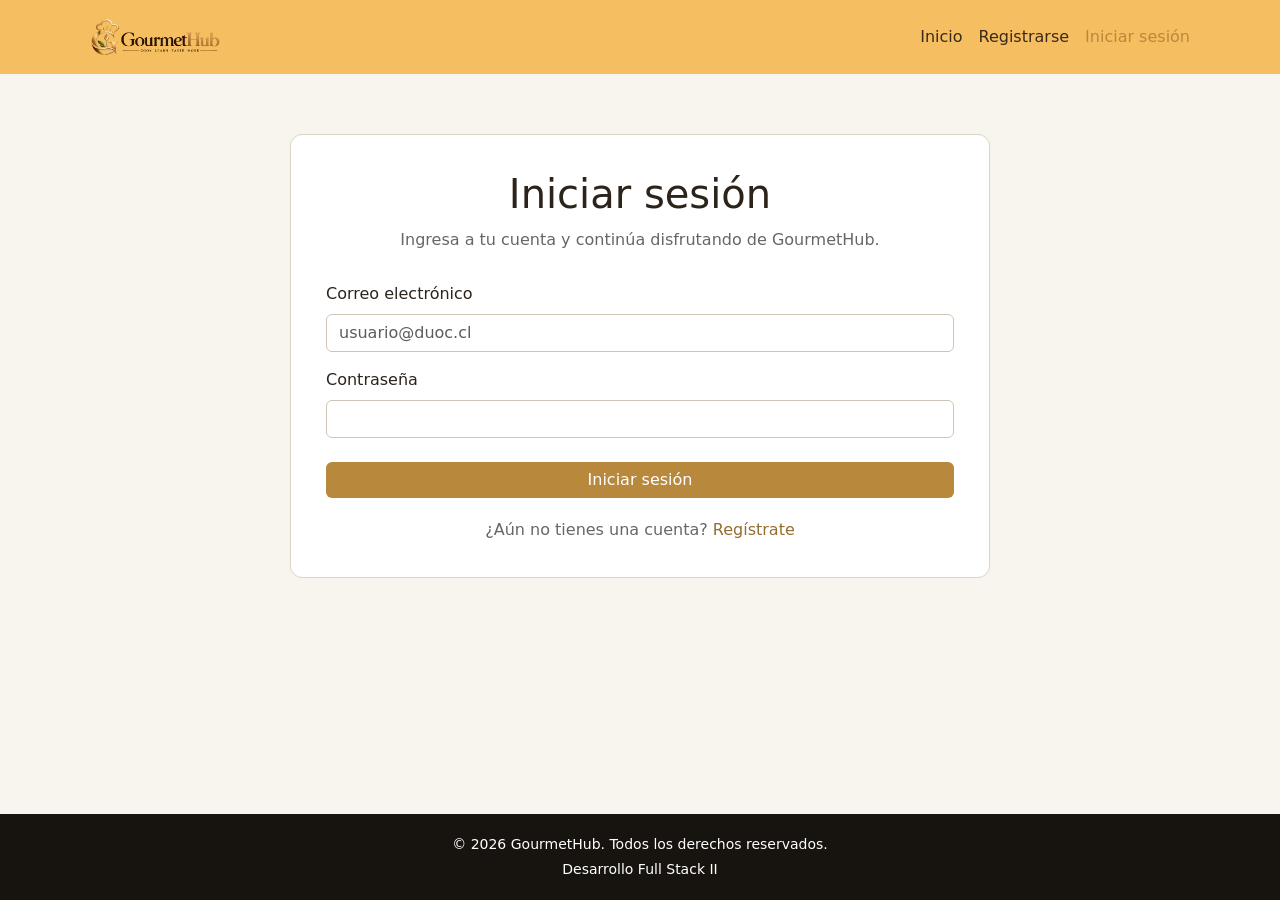
==== login.html @ 44ab05ed "Se completa estructura HTML de login" ====
<!doctype html>
<html lang="es">
  <head>
    <meta charset="UTF-8" />
    <meta name="viewport" content="width=device-width, initial-scale=1.0" />

    <title>GourmetHub | Iniciar sesión</title>

    <link rel="icon" type="image/png" href="assets/img/logo_emblema.png" />

    <link
      href="https://cdn.jsdelivr.net/npm/bootstrap@5.3.8/dist/css/bootstrap.min.css"
      rel="stylesheet"
    />

    <link rel="stylesheet" href="css/style.css" />
    <script src="js/login.js" defer></script>
  </head>

  <body>
    <header>
      <nav class="navbar navbar-expand-lg navbar-light navbar-gourmet">
        <div class="container">
          <!-- Logo -->
          <a class="navbar-brand" href="index.html">
            <img
              src="assets/img/logo_letras.png"
              alt="Logo GourmetHub"
              class="logo-gourmet"
            />
          </a>

          <!-- Botón para celular -->
          <button
            class="navbar-toggler"
            type="button"
            data-bs-toggle="collapse"
            data-bs-target="#menuPrincipal"
            aria-controls="menuPrincipal"
            aria-expanded="false"
            aria-label="Abrir menú"
          >
            <span class="navbar-toggler-icon"></span>
          </button>

          <!-- Navegación -->
          <div class="collapse navbar-collapse" id="menuPrincipal">
            <ul class="navbar-nav ms-auto">
              <li class="nav-item">
                <a class="nav-link" href="index.html">Inicio</a>
              </li>

              <li class="nav-item">
                <a class="nav-link" href="registro.html">Registrarse</a>
              </li>

              <li class="nav-item">
                <a class="nav-link active" href="login.html">
                  Iniciar sesión
                </a>
              </li>
            </ul>
          </div>
        </div>
      </nav>
    </header>

    <main class="formulario-principal">
      <section class="seccion-formulario">
        <div class="container">
          <div class="contenedor-formulario">
            <h1>Iniciar sesión</h1>

            <p class="texto-formulario">
              Ingresa a tu cuenta y continúa disfrutando de GourmetHub.
            </p>

            <form id="formularioLogin">
              <!-- Correo electrónico -->
              <div class="mb-3">
                <label for="correoLogin" class="form-label">
                  Correo electrónico
                </label>
                <input
                  type="email"
                  class="form-control"
                  id="correoLogin"
                  name="correoLogin"
                  maxlength="60"
                  autocomplete="email"
                  placeholder="usuario@duoc.cl"
                />
                <p class="mensaje-error" id="errorCorreoLogin"></p>
              </div>

              <!-- Contraseña -->
              <div class="mb-4">
                <label for="contrasenaLogin" class="form-label">
                  Contraseña
                </label>
                <input
                  type="password"
                  class="form-control"
                  id="contrasenaLogin"
                  name="contrasenaLogin"
                  autocomplete="current-password"
                />
                <p class="mensaje-error" id="errorContrasenaLogin"></p>
              </div>

              <!-- Botón -->
              <button type="submit" class="btn btn-gourmet w-100">
                Iniciar sesión
              </button>
            </form>

            <p class="enlace-formulario">
              ¿Aún no tienes una cuenta?
              <a href="registro.html">Regístrate</a>
            </p>
          </div>
        </div>
      </section>
    </main>

    <footer class="footer-gourmet">
      <div class="container text-center">
        <p class="mb-1">© 2026 GourmetHub. Todos los derechos reservados.</p>
        <p class="mb-0">Desarrollo Full Stack II</p>
      </div>
    </footer>

    <script src="https://cdn.jsdelivr.net/npm/bootstrap@5.3.8/dist/js/bootstrap.bundle.min.js"></script>
  </body>
</html>
---- css/style.css ----
/* GENERAL */
body {
  min-height: 100vh;
  display: flex;
  flex-direction: column;
  background-color: #f8f5ef;
}

/* NAVBAR */
.navbar-gourmet {
  background-color: #f5be60;
}

.logo-gourmet {
  width: 145px;
  height: auto;
}

.navbar-gourmet .nav-link {
  color: #3b2a1a;
}

.navbar-gourmet .nav-link:hover {
  color: #b8893d;
}

.navbar-gourmet .nav-link.active {
  color: #b8893d;
}

/* SECCIÓN PRINCIPAL */
.seccion-principal {
  background-color: #211c16;
  color: #ffffff;
  padding: 60px 0;
}

.seccion-principal h1 {
  font-size: 42px;
  font-weight: bold;
  margin-bottom: 20px;
}

.seccion-principal p {
  font-size: 18px;
  line-height: 1.6;
  color: #ded8cf;
  margin-bottom: 25px;
}

/* Botones principales */
.botones-principales {
  display: flex;
  gap: 12px;
  flex-wrap: wrap;
}

.btn-gourmet {
  background-color: #b8893d;
  color: #ffffff;
  border: none;
}

.btn-gourmet:hover {
  background-color: #946d30;
  color: #ffffff;
}

/* Imagen principal */
.imagen-principal {
  width: 100%;
  max-width: 750px;
  height: 360px;
  object-fit: cover;
  border-radius: 12px;
}

/* SECCIÓN GOURMET */
.seccion-gourmet {
  padding: 60px 0;
}

.seccion-gourmet h2 {
  margin-bottom: 40px;
  color: #2c241b;
  font-weight: bold;
}

/* Tarjetas */
.tarjeta-gourmet {
  background-color: #ffffff;
  border: 1px solid #ddd3c5;
  border-radius: 12px;
  overflow: hidden;
}

.imagen-tarjeta {
  width: 100%;
  height: 260px;
  object-fit: cover;
}

.contenido-tarjeta {
  padding: 25px;
}

.contenido-tarjeta h3 {
  color: #946d30;
  margin-bottom: 15px;
}

.contenido-tarjeta p {
  color: #555555;
  line-height: 1.6;
}

/* ----------------------------- */
/* FORMULARIO REGISTRO */
.formulario-principal {
  flex: 1;
  background-color: #f8f5ef;
  padding: 60px 0;
}

.seccion-formulario {
  width: 100%;
}

.contenedor-formulario {
  max-width: 700px;
  margin: 0 auto;
  background-color: #ffffff;
  padding: 35px;
  border: 1px solid #ddd3c5;
  border-radius: 12px;
}

.contenedor-formulario h1 {
  text-align: center;
  color: #2c241b;
  margin-bottom: 10px;
}

.texto-formulario {
  text-align: center;
  color: #666666;
  margin-bottom: 30px;
}

/* CAMPOS */
.contenedor-formulario .form-label {
  color: #2c241b;
  font-weight: 500;
}

.contenedor-formulario .form-control,
.contenedor-formulario .form-select {
  border: 1px solid #cfc5b7;
}

.contenedor-formulario .form-control:focus,
.contenedor-formulario .form-select:focus {
  border-color: #b8893d;
  box-shadow: 0 0 0 3px rgba(184, 137, 61, 0.2);
}

/* RESTRICCIONES */
.restricciones-registro {
  display: grid;
  grid-template-columns: repeat(2, 1fr);
  gap: 10px 20px;
}

.form-check-label {
  color: #3b332a;
}

/* RECETAS DE INTERES */
.receta-interes {
  background-color: #f6f1e9;
  border: 1px solid #ddd3c5;
  border-radius: 10px;
  padding: 20px;
  margin-bottom: 15px;
}

.btn-outline-gourmet {
  color: #946d30;
  border: 1px solid #946d30;
}

.btn-outline-gourmet:hover {
  background-color: #946d30;
  color: #ffffff;
}

/* MENSAJES */
.mensaje-error {
  color: #c0392b;
  font-size: 14px;
  margin-top: 5px;
  margin-bottom: 0;
}

/* ENLACE LOGIN */
.enlace-formulario {
  text-align: center;
  color: #666666;
  margin-top: 20px;
  margin-bottom: 0;
}

.enlace-formulario a {
  color: #946d30;
  text-decoration: none;
}

.enlace-formulario a:hover {
  text-decoration: underline;
}

/* FOOTER */
.footer-gourmet {
  background-color: #17140f;
  color: #ffffff;
  padding: 20px 0;
  margin-top: auto;
  font-size: 14px;
}

/* Para tablet y celular */
@media (max-width: 991px) {
  .seccion-principal {
    text-align: center;
  }

  .botones-principales {
    justify-content: center;
  }

  .imagen-principal {
    margin-top: 35px;
  }
}

/* Para celular */
@media (max-width: 576px) {
  .seccion-principal {
    padding: 40px 15px;
  }

  .seccion-principal h1 {
    font-size: 32px;
  }

  .seccion-principal p {
    font-size: 16px;
  }

  .imagen-principal {
    height: 240px;
  }

  .imagen-tarjeta {
    height: 210px;
  }

  .logo-gourmet {
    width: 70px;
  }

  /* FORMULARIO REGISTRO */
  .formulario-principal {
    padding: 30px 12px;
  }

  .contenedor-formulario {
    padding: 25px 20px;
  }

  .restricciones-registro {
    grid-template-columns: 1fr;
  }
}
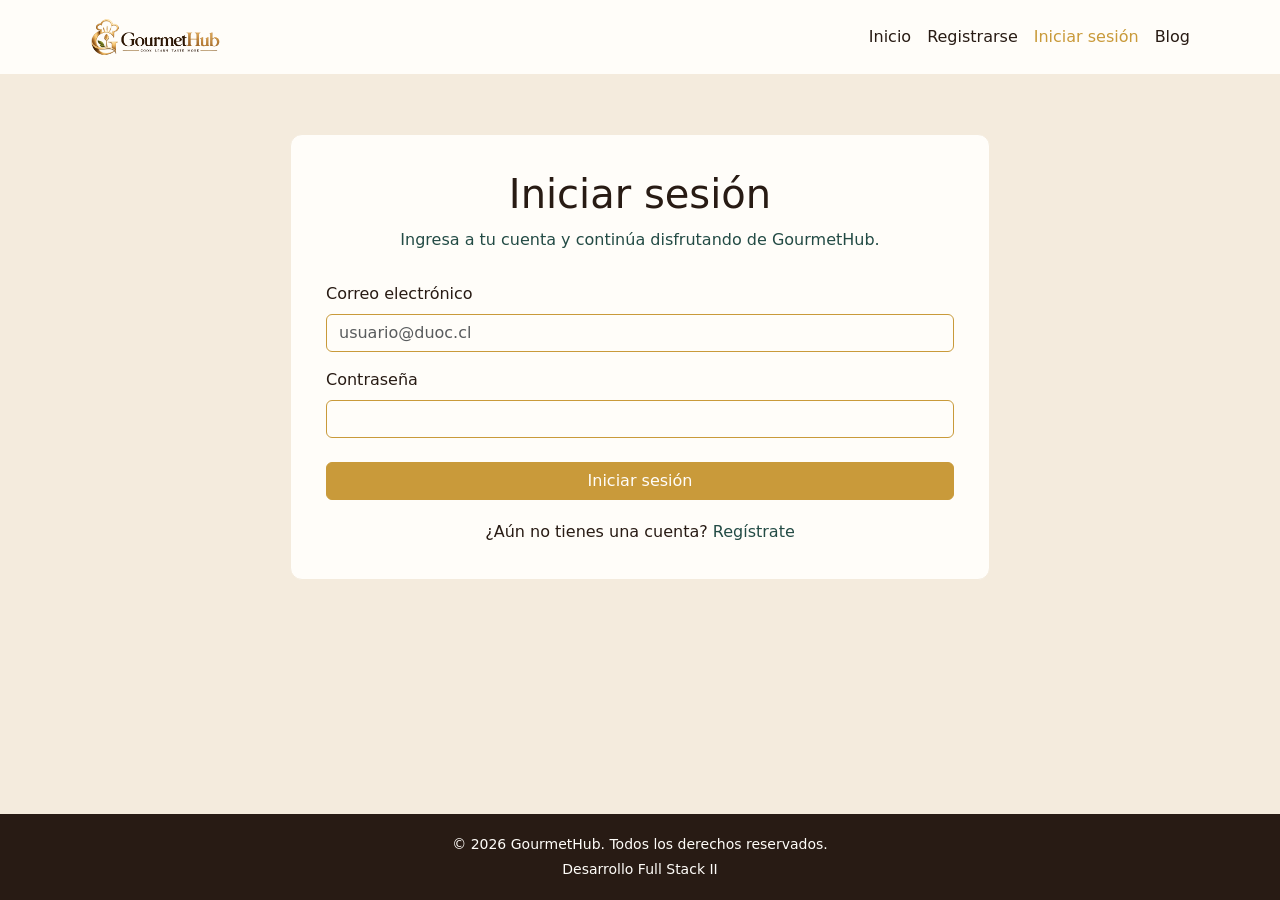
==== commit f4a88678: "Se actualizan colores y estilos visuales" ====
--- a/login.html
+++ b/login.html
@@ -58,6 +58,9 @@
                 <a class="nav-link active" href="login.html">
                   Iniciar sesión
                 </a>
+              </li>
+              <li class="nav-item">
+                <a class="nav-link" href="#">Blog</a>
               </li>
             </ul>
           </div>
--- a/css/style.css
+++ b/css/style.css
@@ -3,12 +3,13 @@
   min-height: 100vh;
   display: flex;
   flex-direction: column;
-  background-color: #f8f5ef;
+  background-color: #f4ebdd;
+  color: #281b14;
 }
 
 /* NAVBAR */
 .navbar-gourmet {
-  background-color: #f5be60;
+  background-color: #fffdf9;
 }
 
 .logo-gourmet {
@@ -17,35 +18,56 @@
 }
 
 .navbar-gourmet .nav-link {
-  color: #3b2a1a;
+  color: #281b14;
+  font-weight: 500;
 }
 
 .navbar-gourmet .nav-link:hover {
-  color: #b8893d;
+  color: #c99a3a;
 }
 
 .navbar-gourmet .nav-link.active {
-  color: #b8893d;
+  color: #c99a3a;
 }
 
 /* SECCIÓN PRINCIPAL */
 .seccion-principal {
-  background-color: #211c16;
-  color: #ffffff;
-  padding: 60px 0;
-}
-
-.seccion-principal h1 {
-  font-size: 42px;
+  background:
+    linear-gradient(
+      /* el degradado va de izquierda a derecha*/ 90deg,
+      rgba(40, 27, 20, 0.65) 0%,
+      rgba(40, 27, 20, 0.65) 35%,
+      rgba(40, 27, 20, 0.3) 70%,
+      rgba(40, 27, 20, 0.05) 100% /* casi transparente al lado derecho */
+    ),
+    url("../assets/img/Banner1.png");
+  background-size: cover;
+  background-position: center;
+  background-repeat: no-repeat;
+  min-height: 520px;
+  display: flex;
+  align-items: center;
+  color: #fffdf9;
+  padding: 70px 0;
+}
+
+.contenido-principal {
+  max-width: 600px;
+  text-align: left;
+}
+
+.contenido-principal h1 {
+  font-size: 48px;
   font-weight: bold;
   margin-bottom: 20px;
-}
-
-.seccion-principal p {
+  color: #fffdf9;
+}
+
+.contenido-principal p {
   font-size: 18px;
   line-height: 1.6;
-  color: #ded8cf;
-  margin-bottom: 25px;
+  color: #fffdf9;
+  margin-bottom: 30px;
 }
 
 /* Botones principales */
@@ -53,43 +75,49 @@
   display: flex;
   gap: 12px;
   flex-wrap: wrap;
+  justify-content: flex-start;
 }
 
 .btn-gourmet {
-  background-color: #b8893d;
-  color: #ffffff;
-  border: none;
+  background-color: #c99a3a;
+  color: #fffdf9;
+  border: 1px solid #c99a3a;
 }
 
 .btn-gourmet:hover {
-  background-color: #946d30;
-  color: #ffffff;
-}
-
-/* Imagen principal */
-.imagen-principal {
-  width: 100%;
-  max-width: 750px;
-  height: 360px;
-  object-fit: cover;
-  border-radius: 12px;
+  background-color: #281b14;
+  color: #fffdf9;
+  border-color: #281b14;
+}
+
+.botones-principales .btn-outline-light {
+  background-color: #234b45;
+  color: #fffdf9;
+  border: 1px solid #234b45;
+}
+
+.botones-principales .btn-outline-light:hover {
+  background-color: #281b14;
+  color: #fffdf9;
+  border-color: #281b14;
 }
 
 /* SECCIÓN GOURMET */
 .seccion-gourmet {
   padding: 60px 0;
+  background-color: #f4ebdd;
 }
 
 .seccion-gourmet h2 {
   margin-bottom: 40px;
-  color: #2c241b;
+  color: #281b14;
   font-weight: bold;
 }
 
 /* Tarjetas */
 .tarjeta-gourmet {
-  background-color: #ffffff;
-  border: 1px solid #ddd3c5;
+  background-color: #fffdf9;
+  border: 1px solid #f4ebdd;
   border-radius: 12px;
   overflow: hidden;
 }
@@ -105,12 +133,12 @@
 }
 
 .contenido-tarjeta h3 {
-  color: #946d30;
+  color: #234b45;
   margin-bottom: 15px;
 }
 
 .contenido-tarjeta p {
-  color: #555555;
+  color: #281b14;
   line-height: 1.6;
 }
 
@@ -118,7 +146,7 @@
 /* FORMULARIO REGISTRO */
 .formulario-principal {
   flex: 1;
-  background-color: #f8f5ef;
+  background-color: #f4ebdd;
   padding: 60px 0;
 }
 
@@ -129,39 +157,41 @@
 .contenedor-formulario {
   max-width: 700px;
   margin: 0 auto;
-  background-color: #ffffff;
+  background-color: #fffdf9;
   padding: 35px;
-  border: 1px solid #ddd3c5;
+  border: 1px solid #f4ebdd;
   border-radius: 12px;
 }
 
 .contenedor-formulario h1 {
   text-align: center;
-  color: #2c241b;
+  color: #281b14;
   margin-bottom: 10px;
 }
 
 .texto-formulario {
   text-align: center;
-  color: #666666;
+  color: #234b45;
   margin-bottom: 30px;
 }
 
 /* CAMPOS */
 .contenedor-formulario .form-label {
-  color: #2c241b;
+  color: #281b14;
   font-weight: 500;
 }
 
 .contenedor-formulario .form-control,
 .contenedor-formulario .form-select {
-  border: 1px solid #cfc5b7;
+  background-color: #fffdf9;
+  color: #281b14;
+  border: 1px solid #c99a3a;
 }
 
 .contenedor-formulario .form-control:focus,
 .contenedor-formulario .form-select:focus {
-  border-color: #b8893d;
-  box-shadow: 0 0 0 3px rgba(184, 137, 61, 0.2);
+  border-color: #c99a3a;
+  box-shadow: 0 0 0 3px rgba(201, 154, 58, 0.2);
 }
 
 /* RESTRICCIONES */
@@ -172,26 +202,33 @@
 }
 
 .form-check-label {
-  color: #3b332a;
+  color: #281b14;
+}
+
+.form-check-input:checked {
+  background-color: #234b45;
+  border-color: #234b45;
 }
 
 /* RECETAS DE INTERES */
 .receta-interes {
-  background-color: #f6f1e9;
-  border: 1px solid #ddd3c5;
+  background-color: #f4ebdd;
+  border: 1px solid #c99a3a;
   border-radius: 10px;
   padding: 20px;
   margin-bottom: 15px;
 }
 
 .btn-outline-gourmet {
-  color: #946d30;
-  border: 1px solid #946d30;
+  color: #234b45;
+  border: 1px solid #234b45;
+  background-color: transparent;
 }
 
 .btn-outline-gourmet:hover {
-  background-color: #946d30;
-  color: #ffffff;
+  background-color: #234b45;
+  color: #fffdf9;
+  border-color: #234b45;
 }
 
 /* MENSAJES */
@@ -205,24 +242,26 @@
 /* ENLACE LOGIN */
 .enlace-formulario {
   text-align: center;
-  color: #666666;
+  color: #281b14;
   margin-top: 20px;
   margin-bottom: 0;
 }
 
 .enlace-formulario a {
-  color: #946d30;
+  color: #234b45;
   text-decoration: none;
+  font-weight: 500;
 }
 
 .enlace-formulario a:hover {
+  color: #c99a3a;
   text-decoration: underline;
 }
 
 /* FOOTER */
 .footer-gourmet {
-  background-color: #17140f;
-  color: #ffffff;
+  background-color: #281b14;
+  color: #fffdf9;
   padding: 20px 0;
   margin-top: auto;
   font-size: 14px;
@@ -231,34 +270,38 @@
 /* Para tablet y celular */
 @media (max-width: 991px) {
   .seccion-principal {
-    text-align: center;
-  }
-
-  .botones-principales {
-    justify-content: center;
-  }
-
-  .imagen-principal {
-    margin-top: 35px;
+    min-height: 480px;
+    background-position: center;
+  }
+
+  .contenido-principal {
+    max-width: 600px;
   }
 }
 
 /* Para celular */
 @media (max-width: 576px) {
   .seccion-principal {
-    padding: 40px 15px;
-  }
-
-  .seccion-principal h1 {
-    font-size: 32px;
-  }
-
-  .seccion-principal p {
+    min-height: 450px;
+    padding: 50px 20px;
+    background-position: 65% center;
+  }
+
+  .contenido-principal {
+    max-width: 100%;
+    text-align: center;
+  }
+
+  .contenido-principal h1 {
+    font-size: 34px;
+  }
+
+  .contenido-principal p {
     font-size: 16px;
   }
 
-  .imagen-principal {
-    height: 240px;
+  .botones-principales {
+    justify-content: center;
   }
 
   .imagen-tarjeta {
@@ -266,7 +309,7 @@
   }
 
   .logo-gourmet {
-    width: 70px;
+    width: 110px;
   }
 
   /* FORMULARIO REGISTRO */
